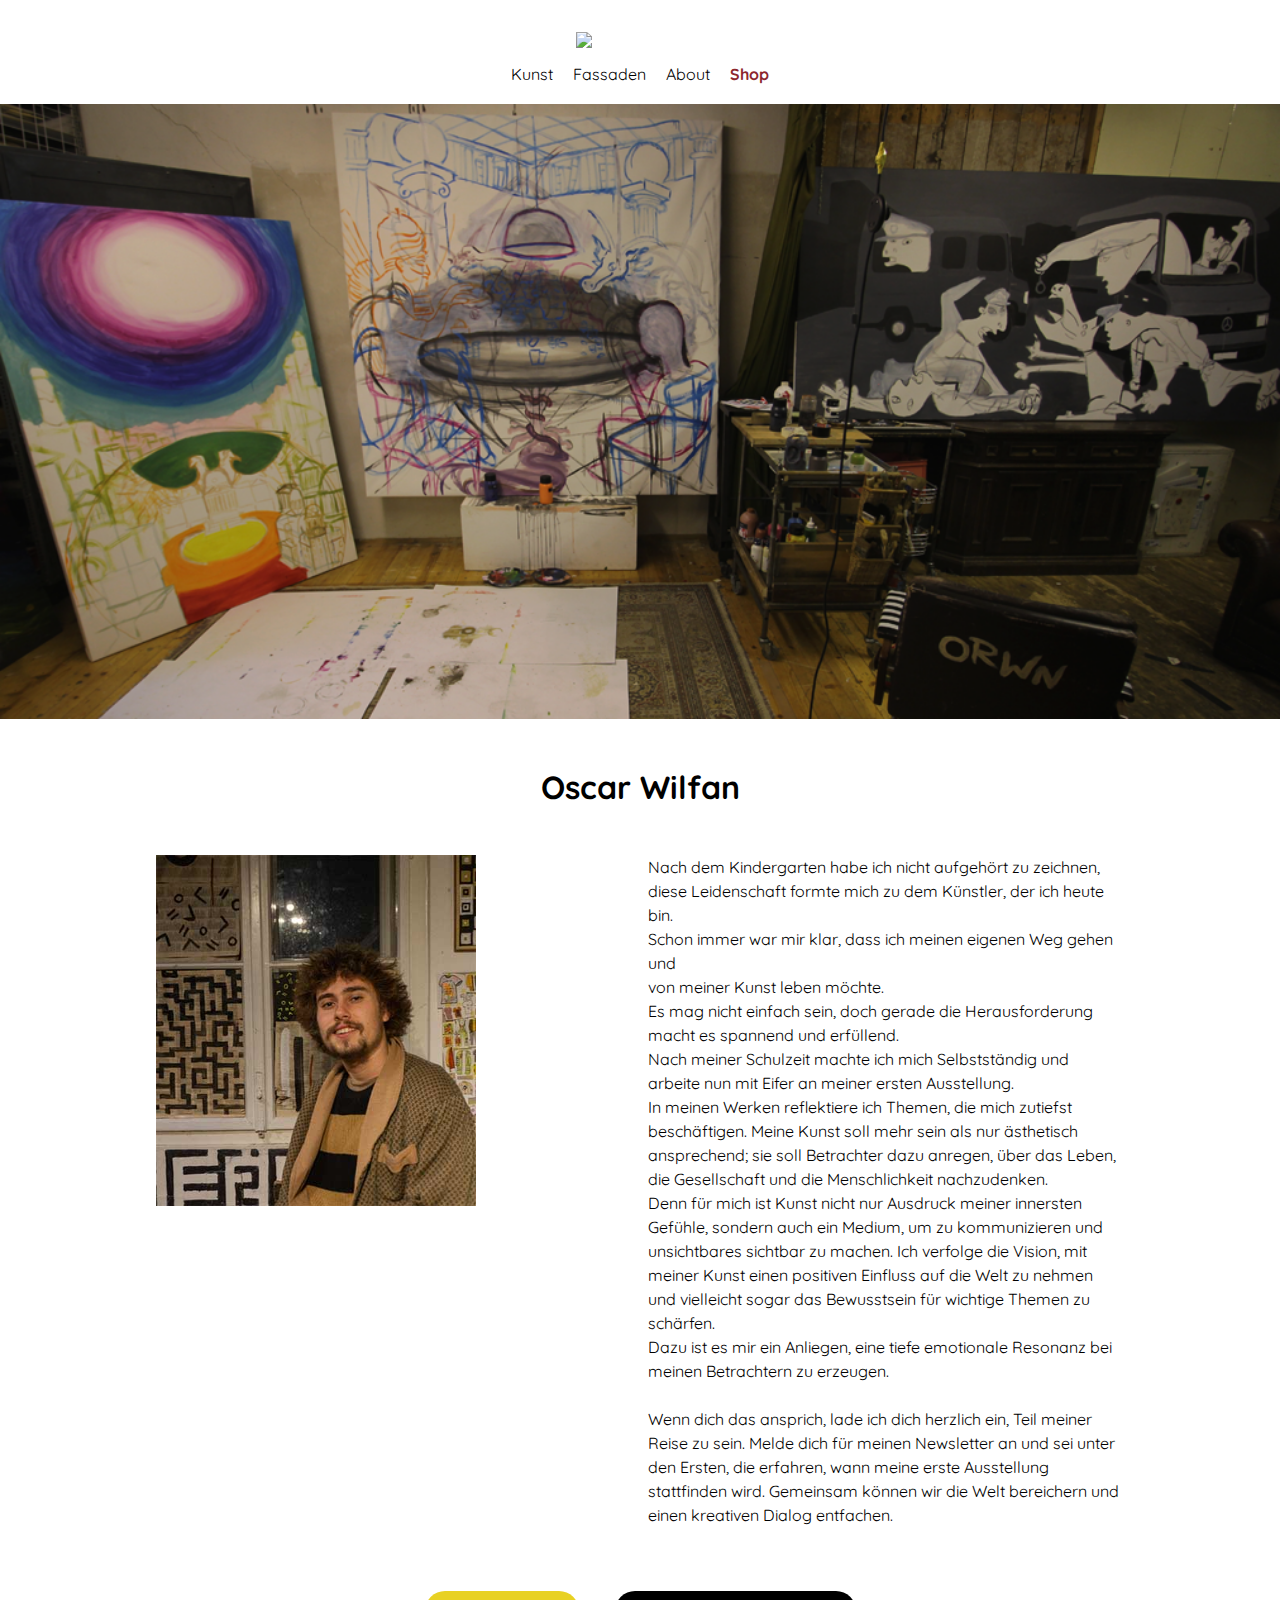
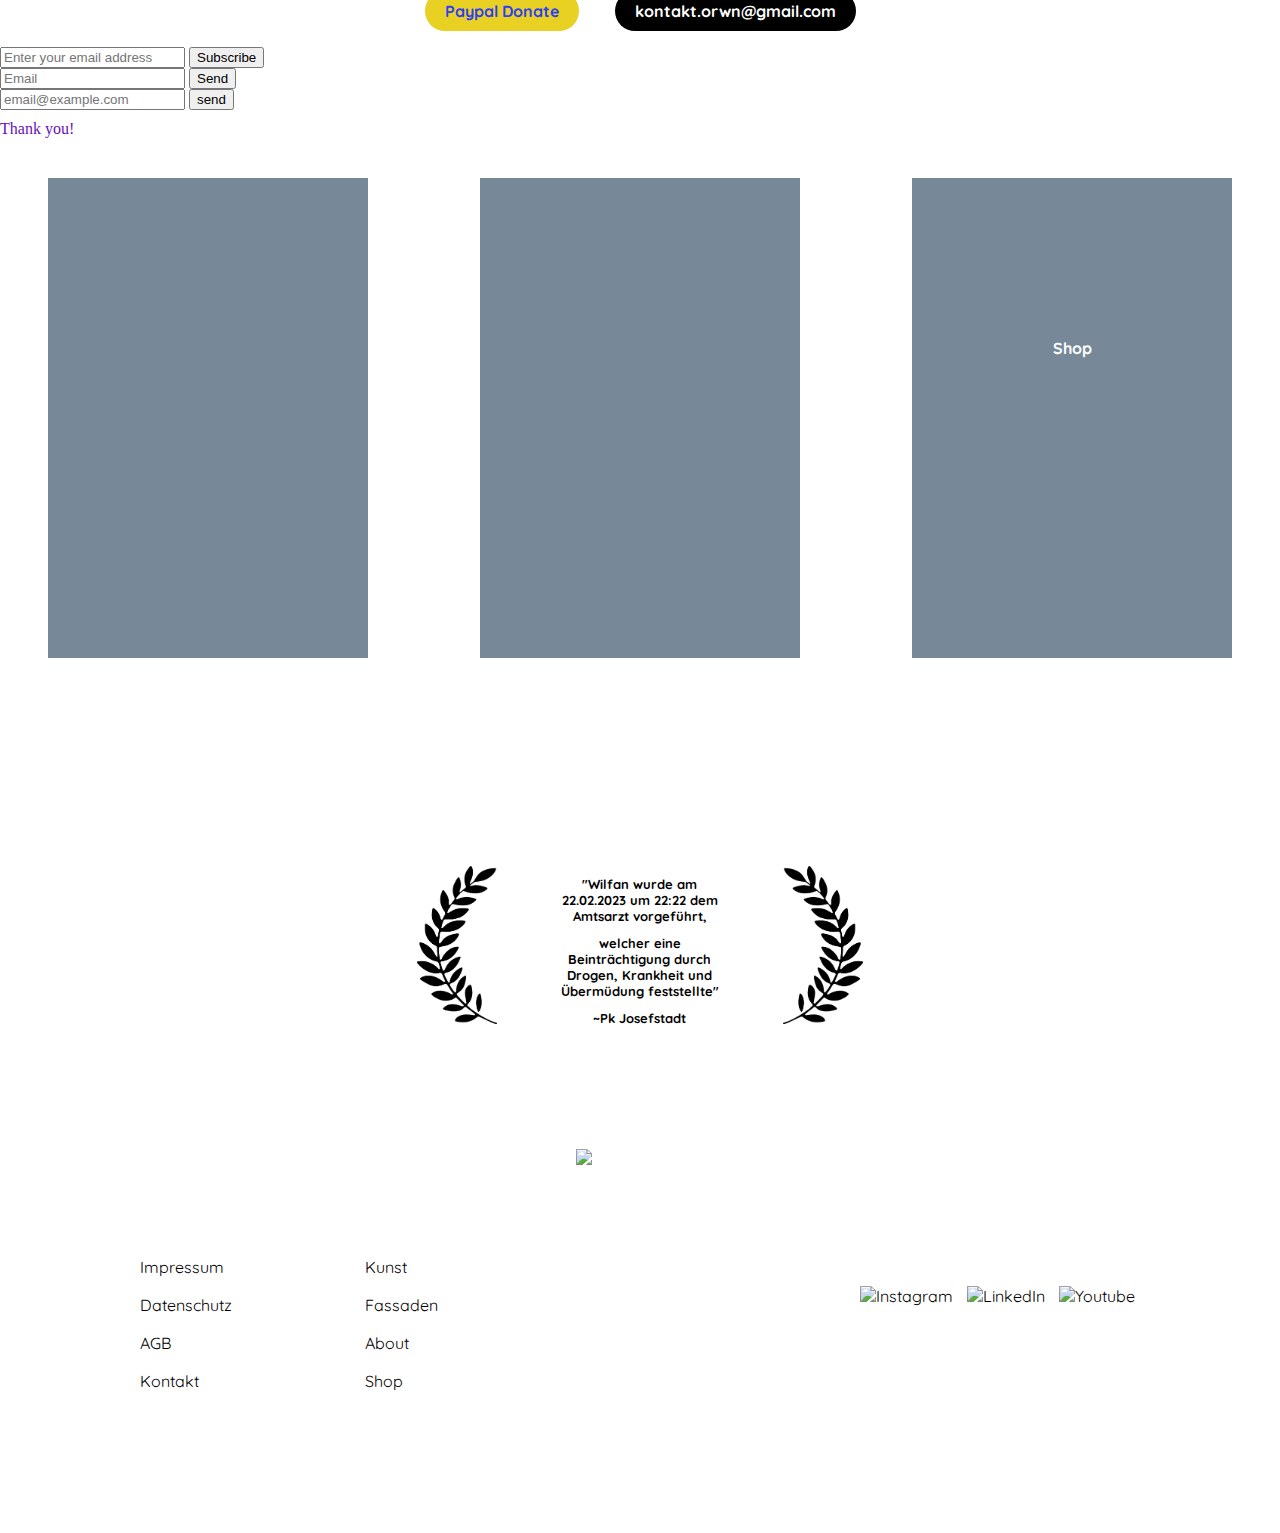
==== index.html @ 1a2aa6b4 "update juli" ====
<!DOCTYPE html>
<html>
  <head>
    <meta http-equiv="Content-Type" content="text/html;charset=UTF-8" />
    <meta name="viewport" content="width=device-width, initial-scale=1.0" />
    <title>orwn</title>
    <link rel="icon" type="image/" href="/images/favicon.png" />
    <meta name="keywords" content="art, kunst, orwn, oscar, wilfan, wien, vienna, artist, künstler" />
    <meta
      name="description"
      content="orwn, oscar, wilfan, kunst, art, wien, vienna, artist,künstler,beschreibung und so für google suche info sehr gut"
    />
    <link rel="stylesheet" href="styles.css" />
  
 
  <body>
    <a href="index.html">
      <img src="images/orwn.png" class="orwn" />
    </a>

    <nav>
      <ul>
        <li><a href="Kunst.html">Kunst</a></li>
        <li><a href="Fassaden.html">Fassaden</a></li>

        <li><a href="About.html">About</a></li>
        <li class="shop"><a class="shop" href="Shop.html">Shop</a></li>
      </ul>
    </nav>

  </head>
  <!------------------------------------------------------------------------------------------>

    <img src="images/Catchframe.png" class="topimg" />

   

<div class="titletxt">
    <h1>Oscar Wilfan</h1>
  </div>
    <div class="insp">
      <div class="divgif">
        <img  class="gif" src="images/profile.jpg" >
        <br><br>
       
      
        </div>
        <div class="divgiftxt">
  <p class="giftxt"> 
    Nach dem Kindergarten habe ich nicht aufgehört zu zeichnen,<br> diese Leidenschaft formte mich zu dem Künstler, der ich heute bin.<br> Schon immer war mir klar, dass ich meinen eigenen Weg gehen und<br> von meiner Kunst leben möchte.<br> Es mag nicht einfach sein, doch gerade die Herausforderung macht es spannend und erfüllend.<br> Nach meiner Schulzeit machte ich mich Selbstständig und arbeite nun mit Eifer an meiner ersten Ausstellung.<br> In meinen Werken reflektiere ich Themen, die mich zutiefst beschäftigen. Meine Kunst soll mehr sein als nur ästhetisch ansprechend; sie soll Betrachter dazu anregen, über das Leben, die Gesellschaft und die Menschlichkeit nachzudenken.<br> Denn für mich ist Kunst nicht nur Ausdruck meiner innersten Gefühle, sondern auch ein Medium, um zu kommunizieren und unsichtbares sichtbar zu machen. Ich verfolge die Vision, mit meiner Kunst einen positiven Einfluss auf die Welt zu nehmen und vielleicht sogar das Bewusstsein für wichtige Themen zu schärfen.<br> Dazu ist es mir ein Anliegen, eine tiefe emotionale Resonanz bei meinen Betrachtern zu erzeugen.<br><br> Wenn dich das ansprich, lade ich dich herzlich ein, Teil meiner Reise zu sein. Melde dich für meinen Newsletter an und sei unter den Ersten, die erfahren, wann meine erste Ausstellung stattfinden wird. Gemeinsam können wir die Welt bereichern und einen kreativen Dialog entfachen.
  </p>
        </div>
       
    </div>

    <div class="container">
      <a class="donate-button" href=" https://www.paypal.com/donate/?hosted_button_id=PJKGN83G8TU7J" target="_blank">Paypal Donate</a>
      <a class="contact-button" href="mailto:kontakt.orwn@gmail.com">kontakt.orwn@gmail.com</a>
        
    </div>

    <form action="https://script.google.com/macros/s/AKfycbzXdrzK5iuCdpeMxKT_h9gD2LUIuiBH2rZr-OjQ4oRH-brLB5EuK0mJHtU0Kn7GPUKFVA/exec" target="_blank"s method="POST">
      <input type="email" name="email" placeholder="Enter your email address" required>
      <input type="submit" value="Subscribe">
    </form>

    <form name="submit-to-google-sheet">
      <input name="email" type="email" placeholder="Email" required>
      <button type="submit">Send</button>
    </form>


<form name="submit-to-google-sheet">
  <input type="email" name="email" placeholder="email@example.com" required>
  <button type="submit">send</button>
</form>
<span>Thank you!</span>

    <div class="flexbox">
      <div class="Kunstbox"></div>
      <div class="Fassadenbox"></div>
      <div class="Shopbox">Shop</div>
    </div>

<div class="zitat">
  <div></div>
  <div></div>
  <div class="zitbx">
    <img src="images/zit1.png" class="zit" />
  </div>
  <div class="zitxt">
    <h2>"Wilfan wurde am 22.02.2023 um 22:22 dem Amtsarzt vorgeführt,</h2> 
      <h2> welcher eine Beinträchtigung durch Drogen, Krankheit und Übermüdung feststellte"</h2>
      <h2>~Pk Josefstadt</h2>
    </div>
    <div class="zitbx">
      <img src="images/zit2.png" class="zit" />
    </div>
    </div>
    
    </h2>
 <!------------------------------------------------------------------------------------------>
    <footer>
      <a href="index.html">
        <img src="images/orwn.png" class="orwn2" />
      </a>
      <table>
        <tr>
          <td>
            <a href="umut.html">Impressum</a> <br> <br>
            <a href="holder.html">Datenschutz</a> <br> <br>
            <a href="place.html">AGB</a> <br> <br>
            <a href="placeholder.html">Kontakt</a> <br> <br>
          </td>
          <td>
            <a href="Kunst.html">Kunst</a> <br> <br>
            <a href="Fassaden.html">Fassaden</a> <br> <br>
            <a href="About.html">About</a> <br> <br>
            <a href="Shop.html">Shop</a> <br> <br>
          </td>
          <td>
            <div class="social-media-icons">
              <a href="https://www.instagram.com/orwn/" target="_blank"
                ><img src="images/instagram.png" alt="Instagram"
              /></a>
              <a href="https://www.linkedin.com/in/orwn/" target="_blank"
                ><img src="images/linkedin.png" alt="LinkedIn"
              /></a>
              <a href="coming soon lol" target="_blank"
                ><img src="images/youtube.png" alt="Youtube"
              /></a>
            </div>
          </td>
        </tr>
      </table>
 
    </footer>
   <script>
  const scriptURL = '<https://script.google.com/macros/s/AKfycbw8b8vvhSRjY6kZXOY58-hGk31d8bA3QaCQ14ZVTS2VgqUKyyXkIdhipiy3F2dEua96yA/exec>'
  const form = document.forms['submit-to-google-sheet']

  form.addEventListener('submit', e => {
    e.preventDefault()
    fetch(scriptURL, { method: 'POST', body: new FormData(form)})
      .then(response => console.log('Success!', response))
      .catch(error => console.error('Error!', error.message))
  })
</script>
  </body>
</html>
---- styles.css ----
@import url('https://fonts.googleapis.com/css2?family=Quicksand:wght@500&display=swap');



.orwn {
  display:block;
  margin-top: 2em;
  margin-bottom: 0;
  margin-left: auto;
  margin-right: auto;
  width: 8em;
}


body {
  background-color: white;
  margin: 0
}

.shop {
  font-weight:bolder;
  color: rgb(140, 38, 46);

}

a {
  text-decoration: none;
  font-family: 'Quicksand', sans-serif; 
  color: black;
}
a:hover {
  color: rgb(163, 163, 163);
}

p {
  text-decoration: none;
  font-family: 'Quicksand', sans-serif; 
  color: black;
}

nav {
  background-color: white;
    text-align: center;
    margin-bottom: 0em;
    height: 3.5em;
    position: sticky;
    top: 0;
  }

  /* CSS code for the navigation bar and links */
  nav ul {
    list-style-type: none;
    margin: 0;
    padding: 0;
    display: flex;
    justify-content: center;
  }

  nav li {
    display: inline-block;
    margin: 0 10px;
    padding-top: 1em;
  }

  nav a {
    text-decoration: none;
    font-family: 'Quicksand', sans-serif; 
    color: black;
    
  }

  

  .topimg {
    display: block;
    width: 100%;
  }


  .titletxt {
    margin-top: 3em;
margin-bottom: 3em;

  }

  p{
    line-height:1.5;
  }

  .flexbox {
    display: grid;
    grid-template-columns: repeat(3, 1fr);
    grid-gap: 1rem;
    max-width: 1440px;
    margin: 0 auto;
  }


  
    
  

  .Kunstbox {
  
   
    background-color: lightslategray;
    margin-right: auto;
    margin-left: auto;
    margin-top: 2.5em;
    margin-bottom: 3em;
    width: 20em;
    height: 30em;
  }

  .Fassadenbox {
  
   
    background-color: lightslategray;
    margin-right: auto;
    margin-left: auto;
    margin-top: 2.5em;
    margin-bottom: 3em;
    width: 20em;
    height: 30em;
  }

  .Shopbox {
  
   
    text-align: center;
    font-family: 'Quicksand', sans-serif; 
    color: rgb(255, 255, 255);
    padding-top: 10em;  
    

    background-color: lightslategray;
    font-weight: bold;
    margin-right: auto;
    margin-left: auto;
    margin-top: 2.5em;
    margin-bottom: 3em;
    width: 20em;
    height: 20em; 
  }

  <!auchtung>
 
  <!----------------- inaktiv °°°°°

.wrapper {
  margin-bottom: 4em;
  
}


  .about-me::after {
    content: "";
    display: table;
    clear: both;
  }

  .about-me img {
    width: 200px;
    height: auto;
    float: left;
    margin-right: 5em;
    margin-left: 10em;
    margin-top: 4em;
  }

  .about-me p {
    font-size: 16px;
    line-height: 1.5;
    margin-right: 10em;
  }


  
  h1 {
    text-align: center;
    text-decoration: none;
    font-family: 'Quicksand', sans-serif; 
    color: black;
  }

  h2 {
    text-decoration: none;
    font-family: 'Quicksand', sans-serif; 
    color: black;
    font-size: 13px;
  }

  h3{
    text-align: left;
    text-decoration: none;
    font-family: 'Quicksand', sans-serif; 
    color: black;
  }

  .zitat {
    width:fit-content;
    display: grid;
    grid-template-columns: repeat(7, 1fr);
   text-align: center;
   margin-top: 10em;
  
  }

  .zitbx {
    padding-left: 0;
    padding-right: 0;
  }

  .zit {
    width: 5em;
  }




  .insp{
display: grid;
grid-template-columns: repeat(6, 1fr);
grid-gap: 1rem;

   
  }

  .divgiftxt_F{
    grid-column: span 3;
text-align: right;
    text-decoration: none;
    font-family: 'Quicksand', sans-serif; 
    color: black;
  }

  .giftxt_F{
    margin-top: 0;
    margin-left: 10em;
  }

  .F {
    text-align: left;
  }
  
  .divgiftxt{
    grid-column: span 3;

 

    text-decoration: none;
    font-family: 'Quicksand', sans-serif; 
    color: black;
    
  }
  
  .divgif{
    grid-column: span 3;
  margin-top: 0;
    margin-left: auto;
    margin-right: auto;
    margin-bottom: 3em;
  }

  .giftxt{
    margin-top: 0;
    margin-right: 10em;
  }

  .gif{
    width: 20em;
  }

  .container {
    margin-top: 2em;
    text-align: center;
  }

  .contact-button {
    font-weight: bold;
    margin: 1em;
    text-align: center;
    display: inline-block;
    padding: 10px 20px;
    background-color: rgb(0, 0, 0);
    color: #fff;
    text-decoration: none;
    border-radius: 1.5em;
 
  }

  .contact-button_f {
    font-weight: bold;
    margin: 0;
    text-align: left;
    display: inline-block;
    padding: 10px 20px;
    background-color: rgb(0, 0, 0);
    color: #fff;
    text-decoration: none;
    border-radius: 1.5em;
 
  }


  .donate-button {
    font-weight: bold;
    margin: 1em;
    text-align: center;
    display: inline-block;
    padding: 10px 20px;
    background-color: rgb(232, 209, 35);
    color: #2c3ff2;
    text-decoration: none;
    border-radius: 1.5em;
 
  }

  .subscribe {
    background: #fff;
    display: flex;
    width: fit-content;
  }

  .subscribe input {
    border: 0;
    outline: none;
    padding: 10px 20px;
    height: 70px;
    width: 400px;
    font-size: 16px;
  }

  .subscribe button {
    background: #61b;
    border: none;
    outline: none;
    height: 70px;
    width: 100px;
    cursor: pointer;
  }

  span{
    color: #61b;
    margin-top: 10px;
    display: block;
  }

  footer {
    background-color: #ffffff;
    margin-top: 7em;
    
  }

  /* CSS code for the table in the footer */
  table {
    margin-left: auto;
    margin-right: auto;
    margin-bottom: 7em;
    width: 80%;
    background-color: rgb(255, 255, 255);
  }

  /* CSS code for the table sections */
  td {
    vertical-align: top;
    padding: 10px;
  }

  

  h3 {
    margin-top: 0;
  }



  /* CSS code for social media icons */
  .social-media-icons {
    float: right;
  }


  .social-media-icons a {
    display: inline-block;
    
    margin-top: 1.5em;
  }

  .social-media-icons img {
    margin: 5px;
    width: 40px;
    height: 40px;
  }


  .orwn2 {
    display:block;
    margin-top: 2em;
    margin-bottom: 5em;
    margin-left: auto;
    margin-right: auto;
    width: 8em;
  }
  




@media screen and (max-width: 679px){


  p{
font-size: 16px;
margin-top: 0;
  }



  h2{
    font-size: 7px;  
  }

  .zitat {
    grid-template-columns: repeat(3, 1fr);
  }

  .zit {
    width: 3em;
  }

  .flexbox{
      display: block;
  }
  
  
    .Kunstbox{
      display: block;
      margin-left: auto;
      margin-right: auto;
    }
    .Fassadenbox{
      display: block;
      margin-left: auto;
      margin-right: auto;
    }
    .Shopbox{
      display: block;
      margin-left: auto;
      margin-right: auto;
    }

    .insp{
      display: block;
        
    }

    .giftxt {
      width: 20em;

  display: block;
  margin-left: auto;
  margin-right: auto;
  margin-bottom: 3em;
  padding-left: 0;
  padding-right: 0;

    }

    .divgif{

  display: block;
  
    }

.gif {

  display: block;
  margin-left: auto;
  margin-right: auto;
}

.container {
  text-align: center;
}
    
    
  }


  @media (min-width: 680px) and (max-width: 1200px) {

    .flexbox{
    display: grid;
      align-content: center;
      margin-left: auto;
      margin-right: auto;
      
      grid-template-columns: repeat(3, 1fr);
      grid-gap: 0.1rem;
     
  }
  
  
    .Kunstbox{
      
      margin-left: auto;
      margin-right: auto;
      width: 12em;
      height: 15em;
    }
    .Fassadenbox{
      
      margin-left: auto;
      margin-right: auto;
      width: 12em;
      height: 15em;
    }

    .Shopbox{
      
      margin-left: auto;
      margin-right: auto;
      width: 12em;
      height: 10em;  <!achtung>
    }

    .insp{
      
      display: grid;
      align-content: center;
      margin-left: auto;
      margin-right: auto;
     
    
      grid-template-columns: repeat(6, 2fr);
      grid-gap: 0.1rem;
    }

    .divgiftxt {
   

   
    }

    .giftxt {
     margin-top: 0;
    margin-left: auto;
    margin-right: auto;
    padding-right: 3em;
    padding-right: 0em;
      display: grid;
      
      
     
    }


   

  }
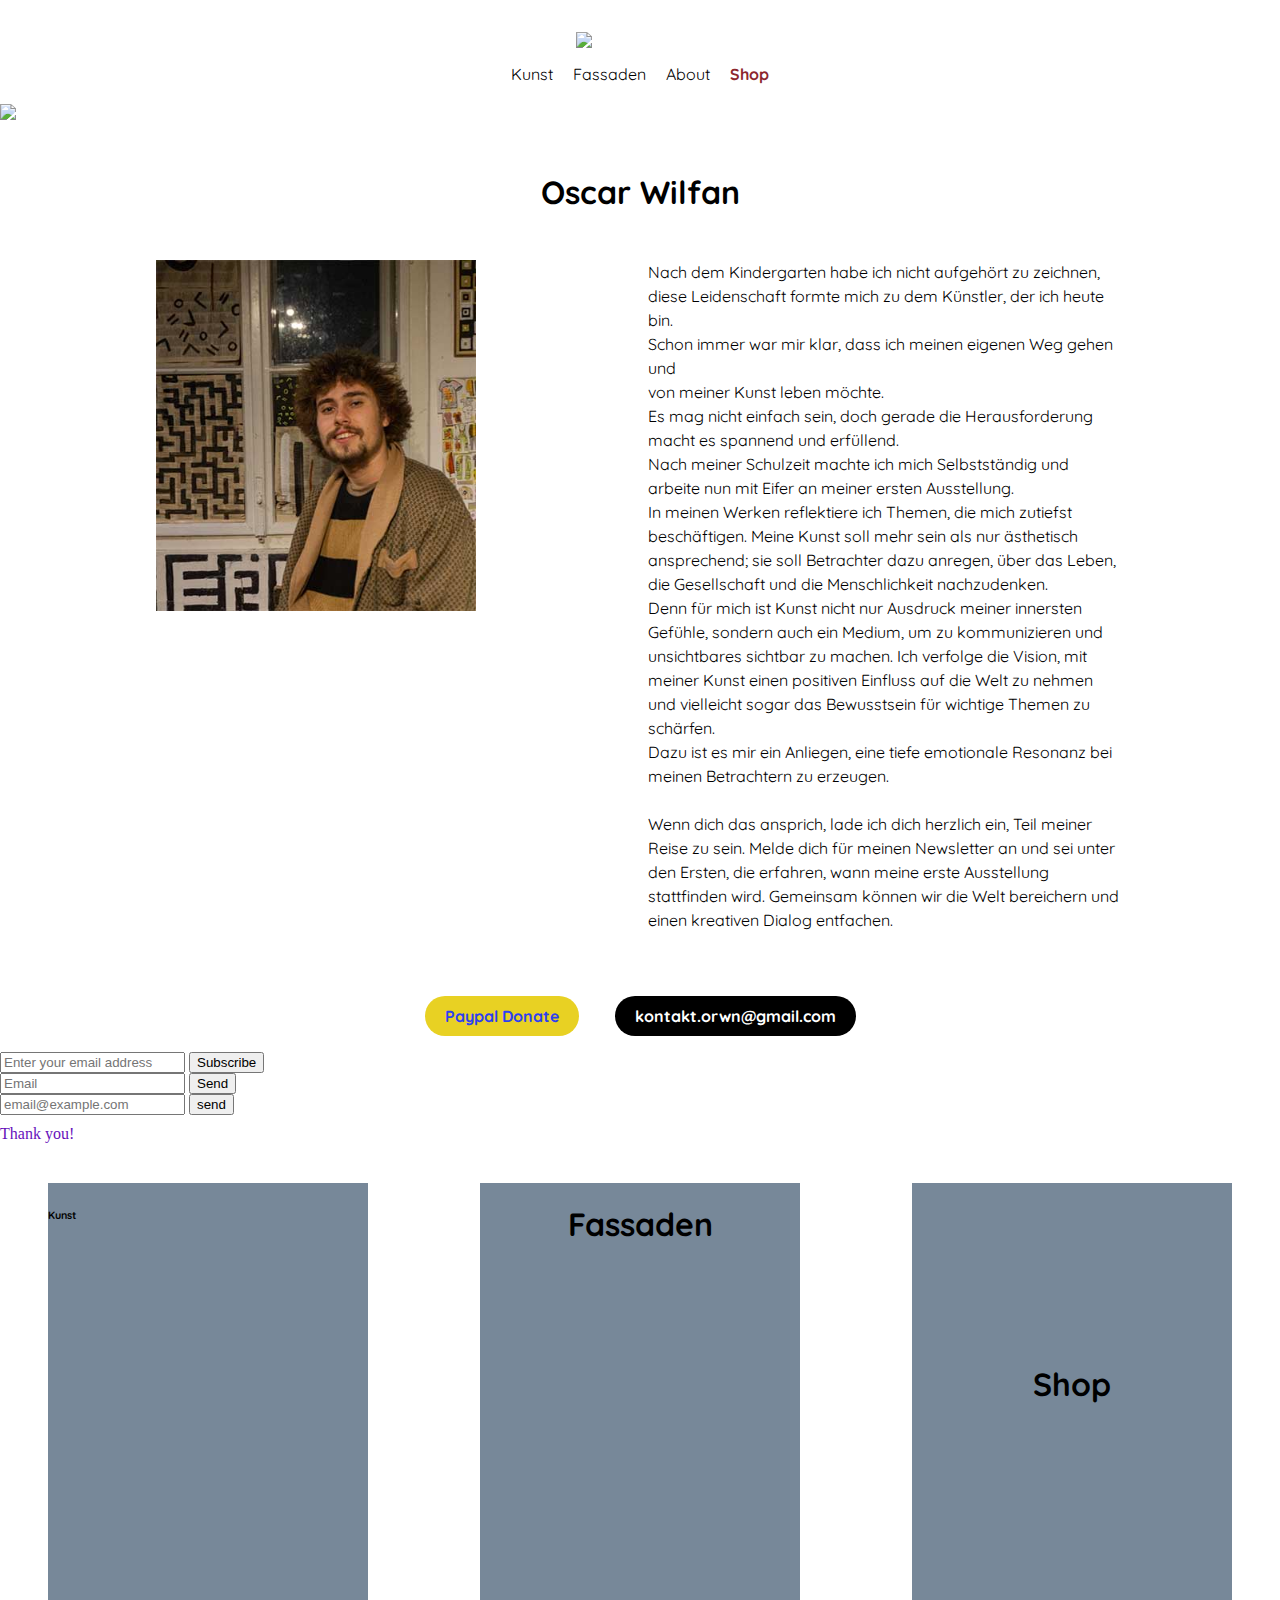
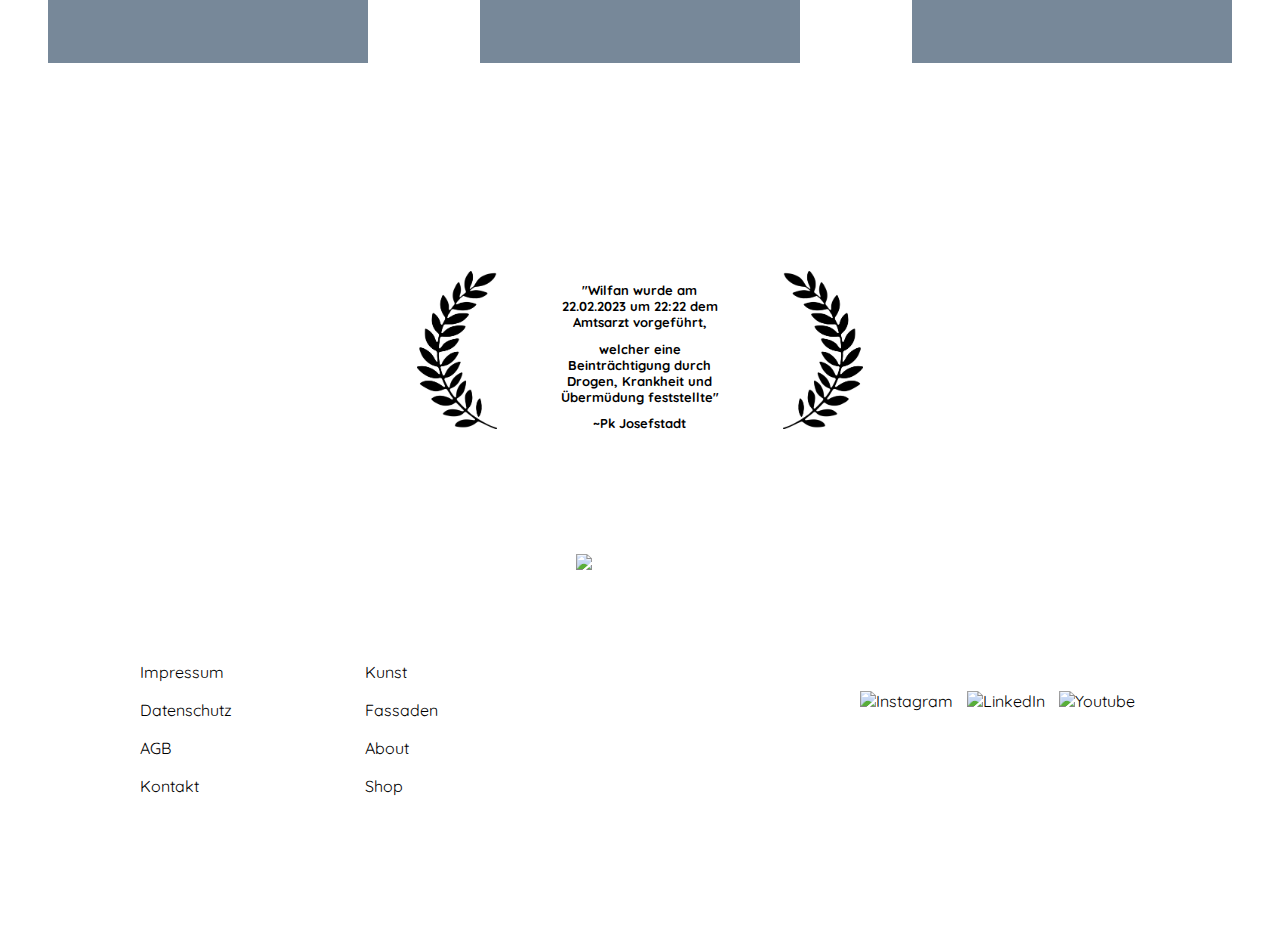
==== commit 33ba0d29: "startscreen" ====
--- a/index.html
+++ b/index.html
@@ -14,9 +14,18 @@
   
  
   <body>
+
+    <div class="logotop">
+    <div class="nothing"></div>
+
+    <div class="logo">
     <a href="index.html">
       <img src="images/orwn.png" class="orwn" />
     </a>
+  </div>
+
+ 
+</div>
 
     <nav>
       <ul>
@@ -31,8 +40,13 @@
   </head>
   <!------------------------------------------------------------------------------------------>
 
-    <img src="images/Catchframe.png" class="topimg" />
+  <div> 
+    <img class="top" src="images/top.jpg" />
+   </div> 
 
+
+
+    <div class="parallax"></div>
    
 
 <div class="titletxt">
@@ -77,9 +91,9 @@
 <span>Thank you!</span>
 
     <div class="flexbox">
-      <div class="Kunstbox"></div>
-      <div class="Fassadenbox"></div>
-      <div class="Shopbox">Shop</div>
+      <div class="Kunstbox"><a href="Kunst.html"><h6>Kunst</h6></a></div>
+      <div class="Fassadenbox"><a href="Fassaden.html"><h1>Fassaden</h1></a></div>
+      <div class="Shopbox"><a href="Shop.html"><h1>Shop</h1></a></div>
     </div>
 
 <div class="zitat">
